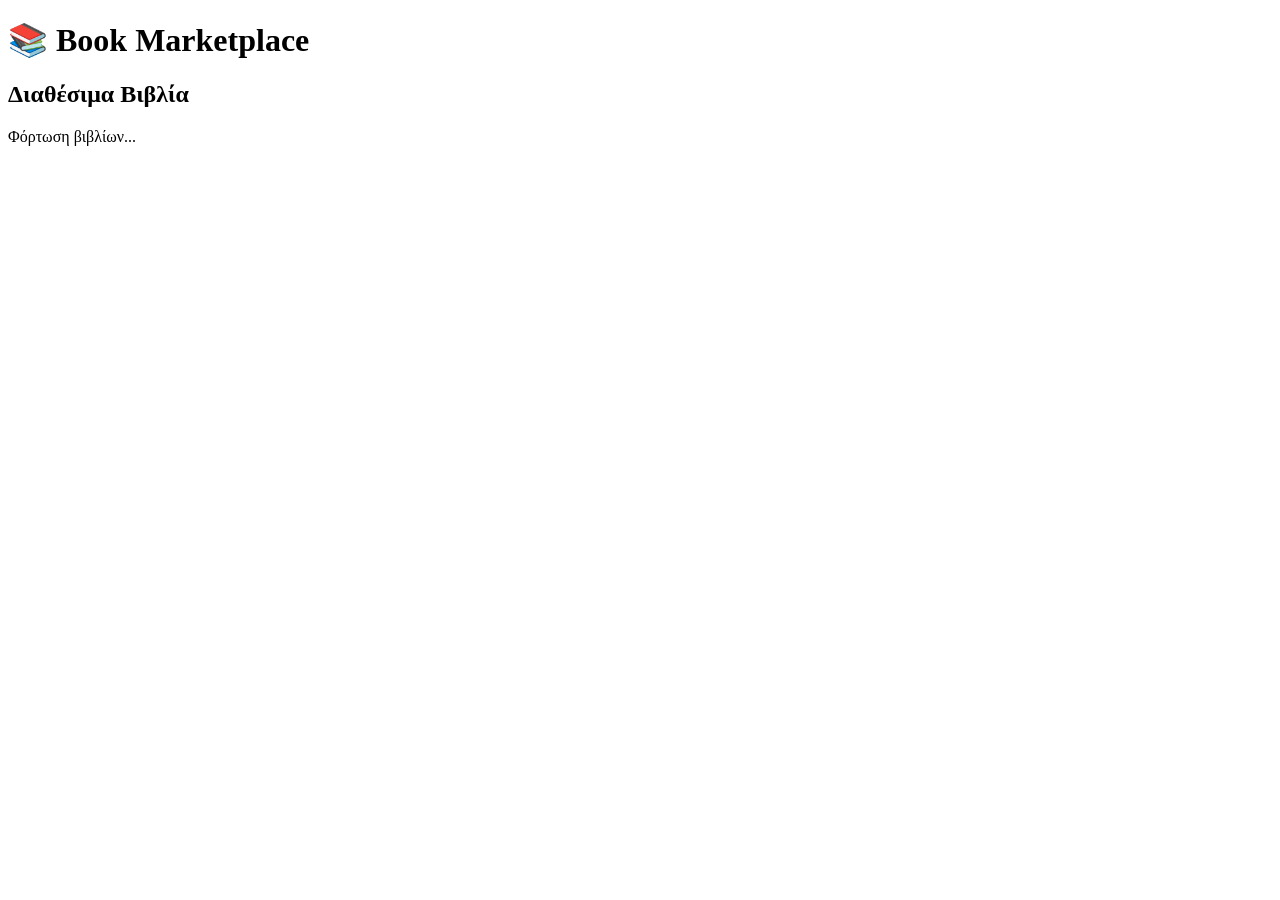
==== frontend/index.html @ 5473be77 "Add basic html code" ====
<!DOCTYPE html>
<html lang="el">
<head>
    <meta charset="UTF-8">
    <meta name="viewport" content="width=device-width, initial-scale=1.0">
    <title>Book Marketplace</title>
    <link rel="stylesheet" href="style.css">
</head>
<body>
    <header>
        <h1>📚 Book Marketplace</h1>
    </header>

    <main>
        <h2>Διαθέσιμα Βιβλία</h2>
        <!-- Εδώ θα έρχονται δυναμικά τα βιβλία από τη JavaScript -->
        <div id="books-container">
            <p>Φόρτωση βιβλίων...</p>
        </div>
    </main>

    <script src="app.js"></script>
</body>
</html>
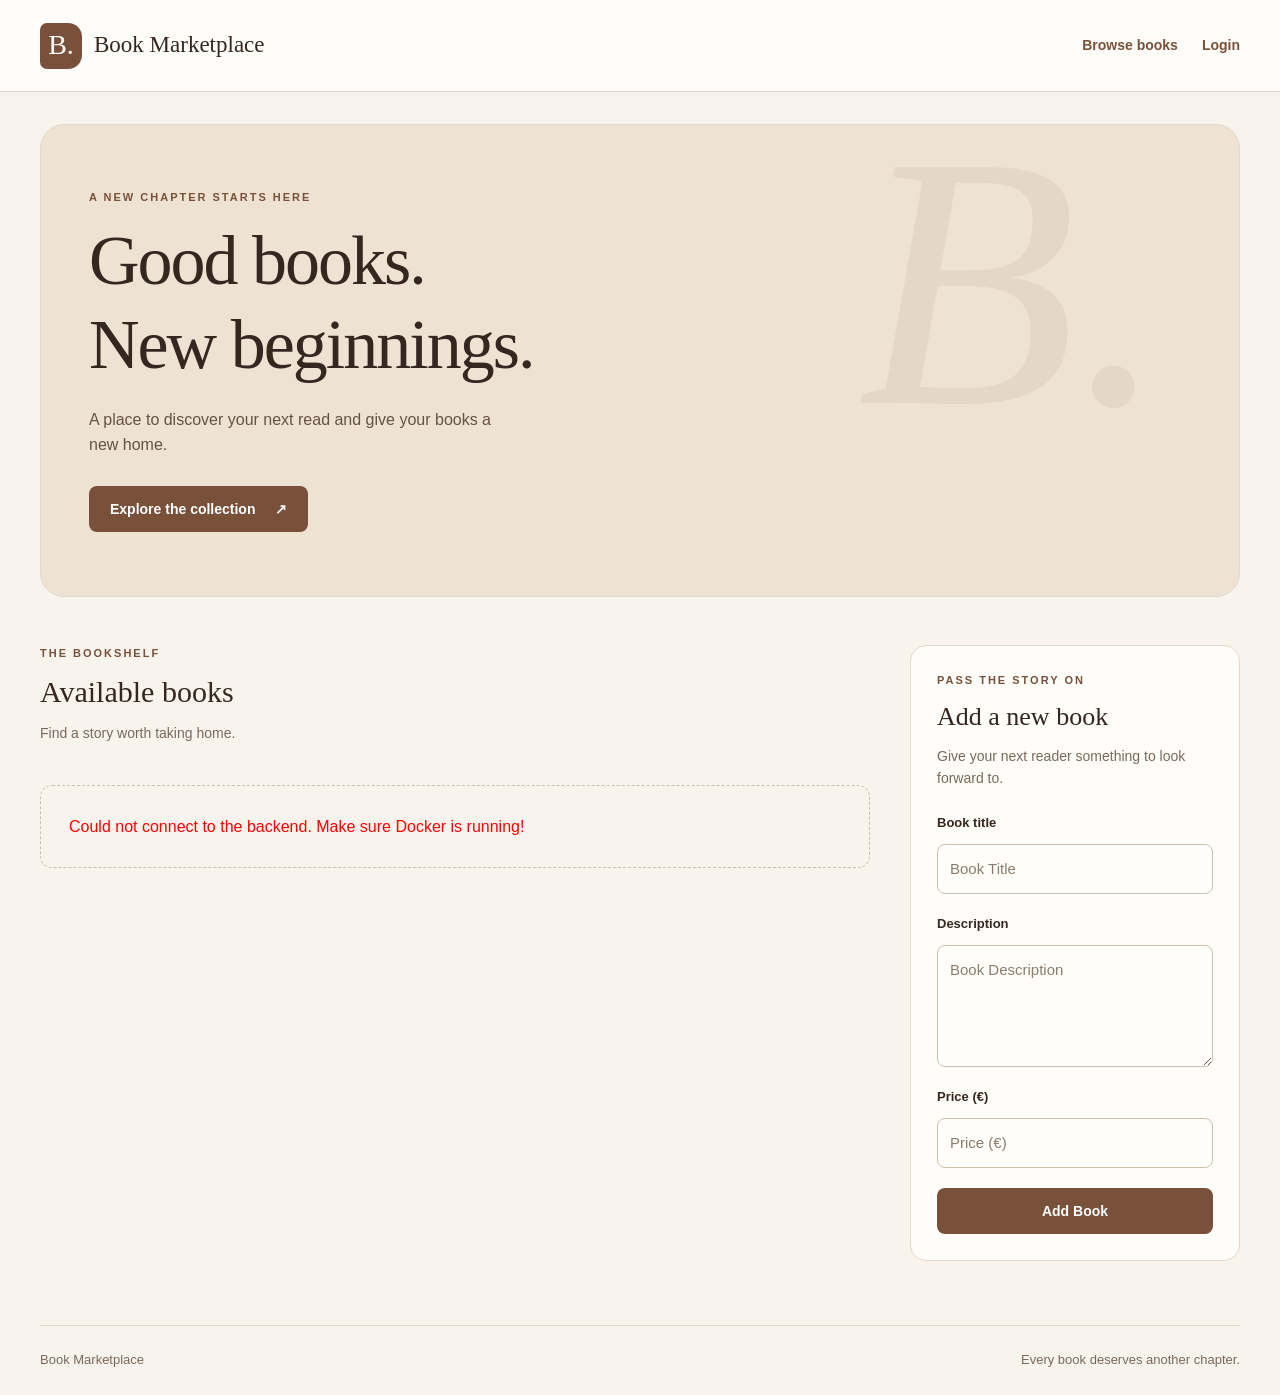
==== commit 755cabb0: "Change the frontend" ====
--- a/frontend/index.html
+++ b/frontend/index.html
@@ -1,5 +1,5 @@
 <!DOCTYPE html>
-<html lang="el">
+<html lang="en">
 <head>
     <meta charset="UTF-8">
     <meta name="viewport" content="width=device-width, initial-scale=1.0">
@@ -8,17 +8,59 @@
 </head>
 <body>
     <header>
-        <h1>📚 Book Marketplace</h1>
+        <h1><span class="brand-mark" aria-hidden="true">B.</span> Book Marketplace</h1>
+        <nav>
+            <a href="index.html" aria-current="page">Browse books</a>
+            <a href="login.html" id="login-link">Login</a>
+            <button id="logout-btn" onclick="logout()" style="display:none;">Logout</button>
+        </nav>
     </header>
 
     <main>
-        <h2>Διαθέσιμα Βιβλία</h2>
-        <!-- Εδώ θα έρχονται δυναμικά τα βιβλία από τη JavaScript -->
-        <div id="books-container">
-            <p>Φόρτωση βιβλίων...</p>
+        <section class="hero" aria-labelledby="hero-title">
+            <p class="eyebrow">A NEW CHAPTER STARTS HERE</p>
+            <h2 id="hero-title">Good books.<br>New beginnings.</h2>
+            <p>A place to discover your next read and give your books a new home.</p>
+            <a class="button-link" href="#books-section">Explore the collection <span aria-hidden="true">↗</span></a>
+        </section>
+        <div class="market-layout">
+        <!-- Section: Add New Book -->
+        <section id="add-book-section">
+            <p class="eyebrow">PASS THE STORY ON</p><h2>Add a new book</h2><p class="section-description">Give your next reader something to look forward to.</p>
+            <form id="add-book-form">
+                <label for="book-title">Book title</label><input type="text" id="book-title" placeholder="Book Title" required>
+                <label for="book-description">Description</label><textarea rows="4" id="book-description" placeholder="Book Description" required></textarea>
+                <label for="book-price">Price (€)</label><input type="number" id="book-price" placeholder="Price (€)" step="0.01" required>
+                <button type="submit">Add Book</button>
+            </form>
+        </section>
+
+        <!-- Section: Available Books -->
+        <section id="books-section">
+            <p class="eyebrow">THE BOOKSHELF</p><h2>Available books</h2><p class="section-description">Find a story worth taking home.</p>
+            <div id="books-container">
+                <!-- Books will be loaded here dynamically via JavaScript -->
+            </div>
+        </section>
         </div>
     </main>
+    <footer>Book Marketplace <span>Every book deserves another chapter.</span></footer>
 
     <script src="app.js"></script>
+    <script>
+        // Helper script to handle Login link / Logout button visibility based on token
+        const token = localStorage.getItem("token");
+        if (token) {
+            document.getElementById("login-link").style.display = "none";
+            document.getElementById("logout-btn").style.display = "inline-block";
+        }
+
+        // Function to clear session and log out the user
+        function logout() {
+            localStorage.removeItem("token");
+            alert("Logged out successfully!");
+            window.location.reload();
+        }
+    </script>
 </body>
 </html>
--- a/frontend/style.css
+++ b/frontend/style.css
@@ -0,0 +1,70 @@
+:root {
+    --paper: #f8f4ed;
+    --surface: #fffdf9;
+    --ink: #35271f;
+    --muted: #79695c;
+    --accent: #795039;
+    --accent-hover: #603d2a;
+    --line: #e3d8cb;
+}
+* { box-sizing: border-box; }
+html { scroll-behavior: smooth; }
+body { margin: 0; background: var(--paper); color: var(--ink); font-family: 'Segoe UI', Arial, sans-serif; line-height: 1.6; }
+a { color: var(--accent); text-underline-offset: 4px; }
+header { min-height: 92px; padding: 20px max(24px, calc((100vw - 1200px) / 2)); display: flex; align-items: center; justify-content: space-between; gap: 24px; border-bottom: 1px solid var(--line); background: var(--surface); }
+header h1 { display: flex; align-items: center; gap: 12px; margin: 0; font-family: Georgia, serif; font-size: 23px; font-weight: normal; }
+.brand-mark { display: grid; place-items: center; width: 42px; height: 46px; background: var(--accent); color: white; border-radius: 7px 14px 14px 7px; font-size: 28px; }
+nav { display: flex; align-items: center; gap: 24px; }
+nav a { text-decoration: none; font-size: 14px; font-weight: 600; }
+nav a:hover { text-decoration: underline; }
+main { max-width: 1248px; margin: auto; padding: 0 24px 64px; }
+.hero { position: relative; overflow: hidden; padding: 64px 48px; margin: 32px 0 48px; border: 1px solid var(--line); border-radius: 24px; background: #eee2d2; }
+.hero::after { content: 'B.'; position: absolute; right: 6%; top: -50px; font: italic 360px Georgia, serif; color: #79503912; pointer-events: none; }
+.eyebrow { margin: 0 0 12px; color: var(--accent); font-size: 11px; font-weight: 700; letter-spacing: 2px; }
+h2 { margin: 0 0 12px; font: normal 30px/1.2 Georgia, serif; color: var(--ink); }
+.hero h2 { position: relative; z-index: 1; font-size: clamp(40px, 5.5vw, 70px); letter-spacing: -2px; }
+.hero > p:not(.eyebrow) { max-width: 430px; color: #665243; margin: 20px 0 28px; }
+.button-link, button { display: inline-flex; align-items: center; justify-content: center; gap: 20px; background: var(--accent); color: white; border: 1px solid transparent; border-radius: 8px; padding: 12px 20px; min-height: 46px; font: 600 14px 'Segoe UI', sans-serif; text-decoration: none; cursor: pointer; transition: background .18s; }
+button:hover, .button-link:hover { background: var(--accent-hover); }
+.market-layout { display: grid; grid-template-columns: minmax(0, 1fr) 330px; gap: 40px; align-items: start; }
+#books-section { grid-column: 1; grid-row: 1; min-width: 0; }
+#add-book-section { grid-column: 2; grid-row: 1; border: 1px solid var(--line); border-radius: 16px; padding: 26px; background: var(--surface); }
+#add-book-section h2 { font-size: 26px; }
+.section-description { color: var(--muted); font-size: 14px; margin: 0 0 24px; }
+form { display: grid; gap: 10px; }
+label { font-size: 13px; font-weight: 600; }
+input, textarea { width: 100%; min-width: 0; border: 1px solid #cdbfaf; border-radius: 8px; background: #fffefa; color: var(--ink); font: inherit; font-size: 15px; padding: 12px; margin-bottom: 10px; }
+textarea { resize: vertical; min-height: 110px; }
+input::placeholder, textarea::placeholder { color: #8b7c6e; }
+:focus-visible { outline: 3px solid #a57a53; outline-offset: 3px; }
+#books-container { display: grid; grid-template-columns: repeat(auto-fit, minmax(min(230px, 100%), 1fr)); gap: 20px; }
+.book-card { position: relative; overflow: hidden; background: var(--surface); border: 1px solid var(--line); padding: 26px; border-radius: 14px; }
+.book-card::before { content: ''; display: block; height: 7px; width: 44px; background: #bb926a; border-radius: 3px; margin-bottom: 24px; }
+.book-card h3 { font: normal 24px/1.3 Georgia, serif; margin: 0 0 12px; overflow-wrap: anywhere; }
+.book-card p { color: var(--muted); font-size: 14px; overflow-wrap: anywhere; }
+.price { border-top: 1px solid var(--line); padding-top: 18px; margin-top: 24px; font-size: 22px; font-weight: 650; color: var(--accent); }
+#books-container > p { padding: 28px; border: 1px dashed #cdbfaf; border-radius: 12px; color: var(--muted); }
+.auth-container { max-width: 480px; background: var(--surface); padding: 40px; margin: 64px auto; border: 1px solid var(--line); border-radius: 20px; }
+.auth-container h2 { font-size: 40px; }
+.form-group { display: grid; gap: 8px; }
+.auth-container > p:last-child { color: var(--muted); font-size: 13px; margin-top: 24px; }
+footer { max-width: 1200px; margin: auto; padding: 24px 0; border-top: 1px solid var(--line); display: flex; justify-content: space-between; gap: 20px; color: var(--muted); font-size: 13px; }
+@media (max-width: 800px) {
+    .market-layout { grid-template-columns: 1fr; gap: 32px; }
+    #books-section, #add-book-section { grid-column: 1; grid-row: auto; }
+    #books-section { grid-row: 1; }
+    #add-book-section { grid-row: 2; }
+    .hero { padding: 36px 26px; margin: 24px 0 32px; }
+    footer { margin: 0 24px; }
+}
+@media (max-width: 480px) {
+    header { padding: 16px; flex-wrap: wrap; gap: 12px; }
+    header h1 { font-size: 21px; }
+    nav { width: 100%; justify-content: flex-end; gap: 20px; }
+    main { padding: 0 16px 40px; }
+    .hero h2 { letter-spacing: -1px; }
+    .hero::after { right: -50px; }
+    .auth-container { margin: 24px 16px; padding: 28px 22px; }
+    footer { flex-direction: column; gap: 4px; }
+}
+@media (prefers-reduced-motion: reduce) { html { scroll-behavior: auto; } button, .button-link { transition: none; } }
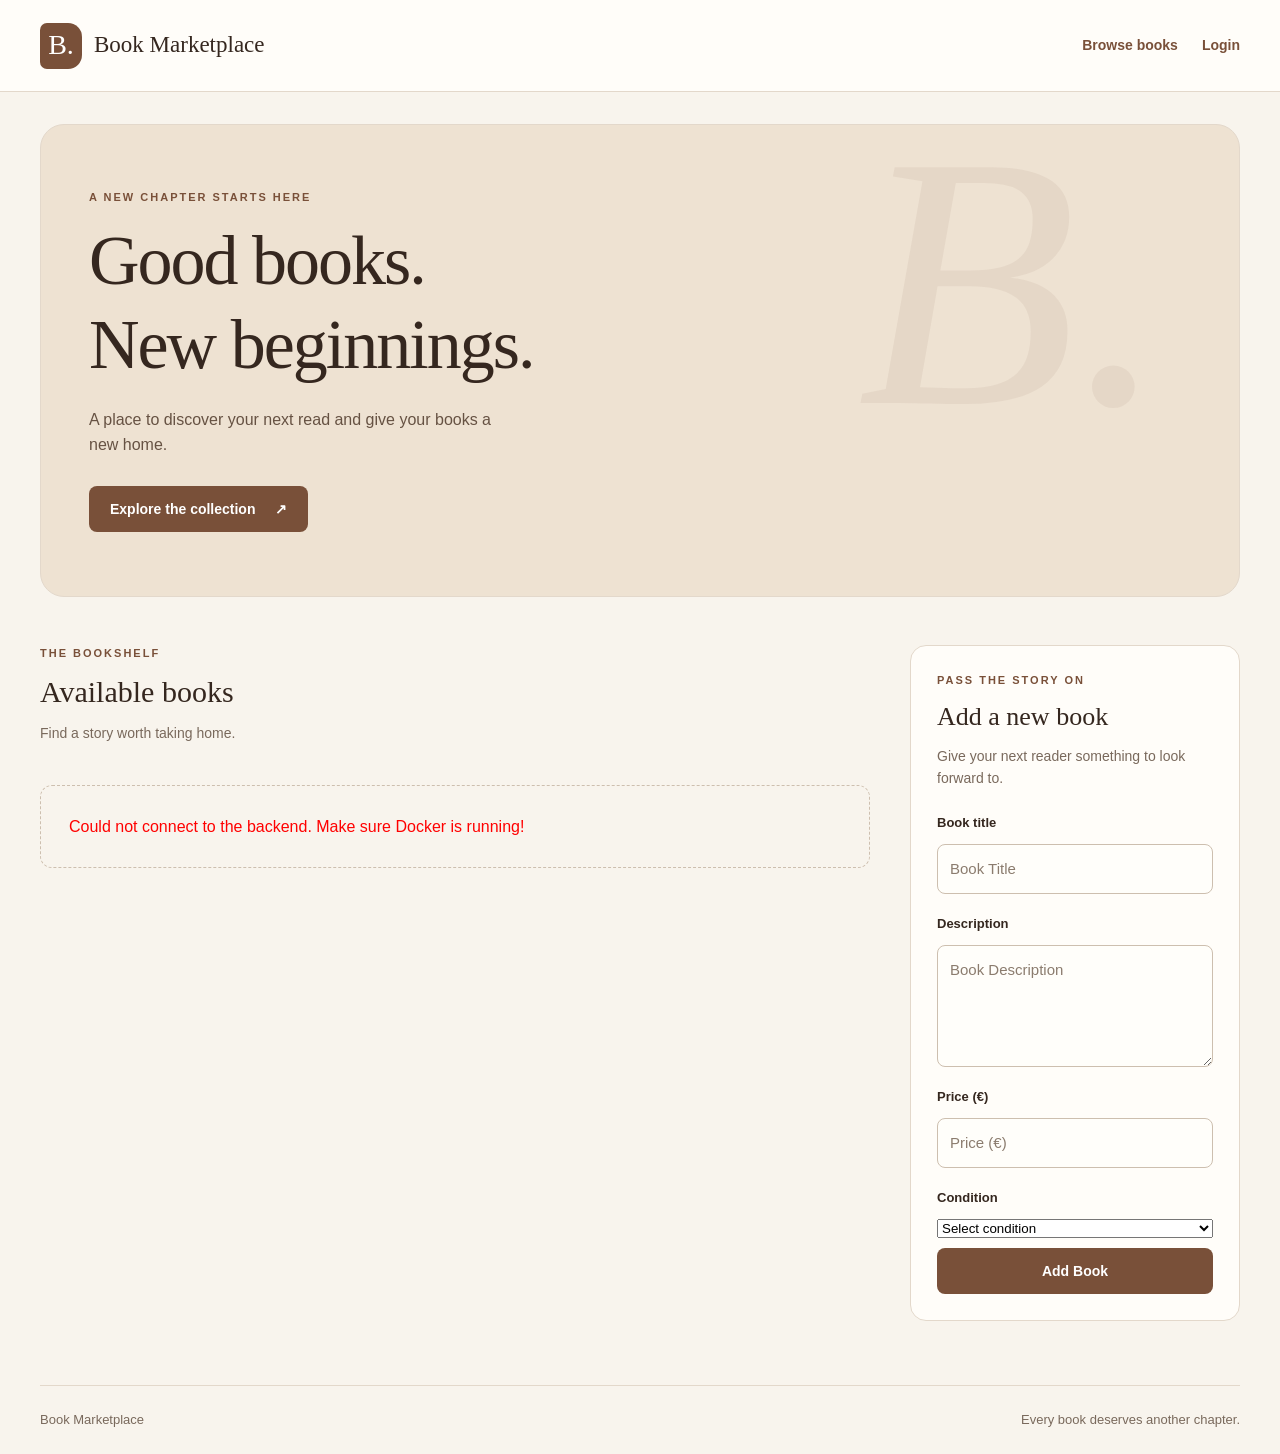
==== commit c59d4d7f: "Debbuging again" ====
--- a/frontend/index.html
+++ b/frontend/index.html
@@ -31,6 +31,14 @@
                 <label for="book-title">Book title</label><input type="text" id="book-title" placeholder="Book Title" required>
                 <label for="book-description">Description</label><textarea rows="4" id="book-description" placeholder="Book Description" required></textarea>
                 <label for="book-price">Price (€)</label><input type="number" id="book-price" placeholder="Price (€)" step="0.01" required>
+                <label for="book-state">Condition</label>
+                <select id="book-state" required>
+                    <option value="">Select condition</option>
+                    <option value="new">New</option>
+                    <option value="like_new">Like new</option>
+                    <option value="used">Used</option>
+                </select>
+                
                 <button type="submit">Add Book</button>
             </form>
         </section>
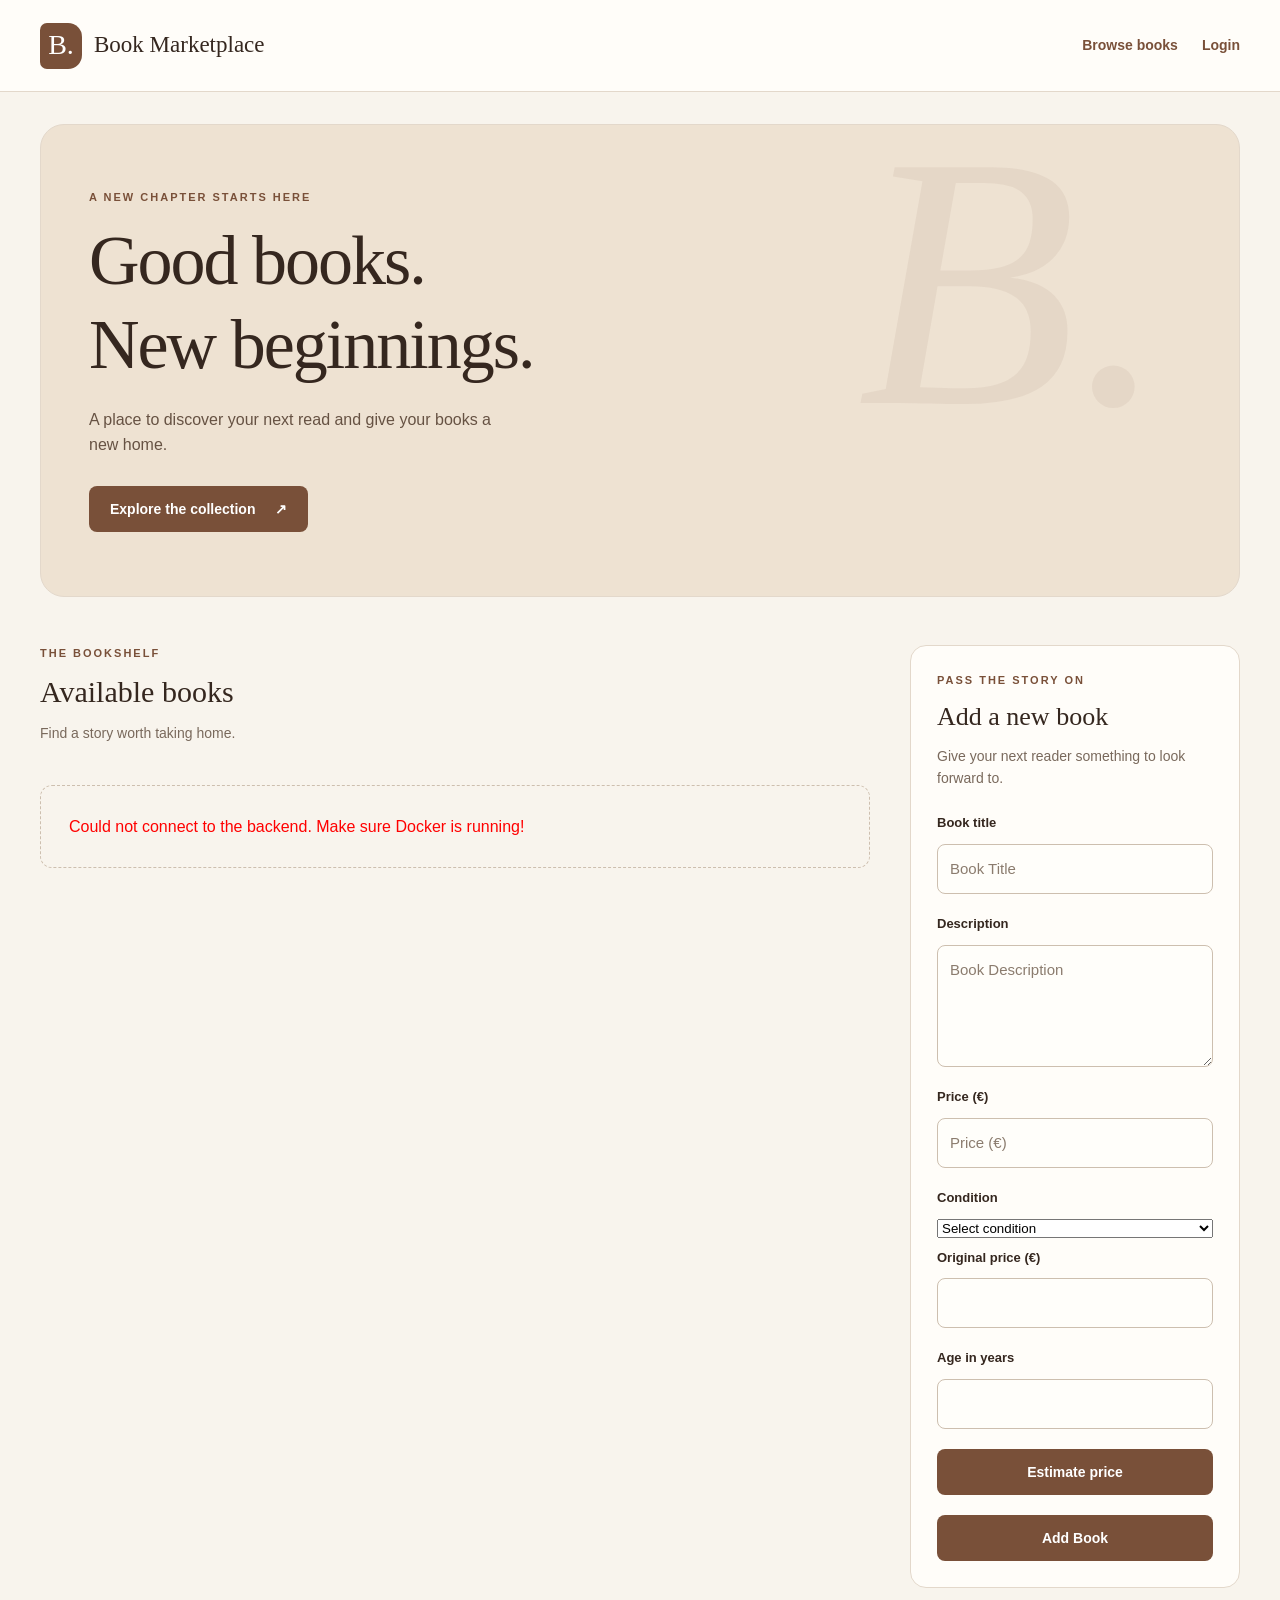
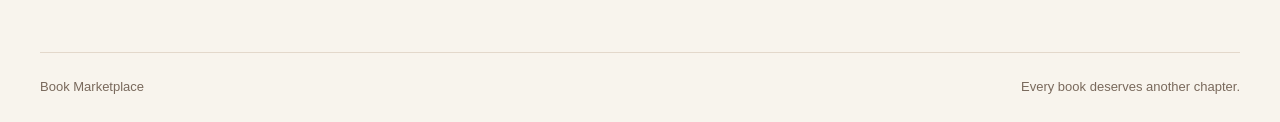
==== commit 3f9926ee: "Finallizing the project with the addition of ML" ====
--- a/frontend/index.html
+++ b/frontend/index.html
@@ -37,7 +37,18 @@
                     <option value="new">New</option>
                     <option value="like_new">Like new</option>
                     <option value="used">Used</option>
+                    <option value="good">Good</option>
+                    <option value="acceptable">Acceptable</option>
+                    <option value="poor">Poor</option>
                 </select>
+                <label for="book-original-price">Original price (€)</label>
+                <input id="book-original-price" type="number" min="0.01" step="0.01">
+
+                <label for="book-years">Age in years</label>
+                <input id="book-years" type="number" min="0" step="1">
+
+                <button type="button" id="estimate-price-btn">Estimate price</button>
+                <output id="estimated-price" aria-live="polite"></output>
                 
                 <button type="submit">Add Book</button>
             </form>
--- a/frontend/style.css
+++ b/frontend/style.css
@@ -68,3 +68,7 @@
     footer { flex-direction: column; gap: 4px; }
 }
 @media (prefers-reduced-motion: reduce) { html { scroll-behavior: auto; } button, .button-link { transition: none; } }
+
+[hidden] {
+    display: none !important;
+}
